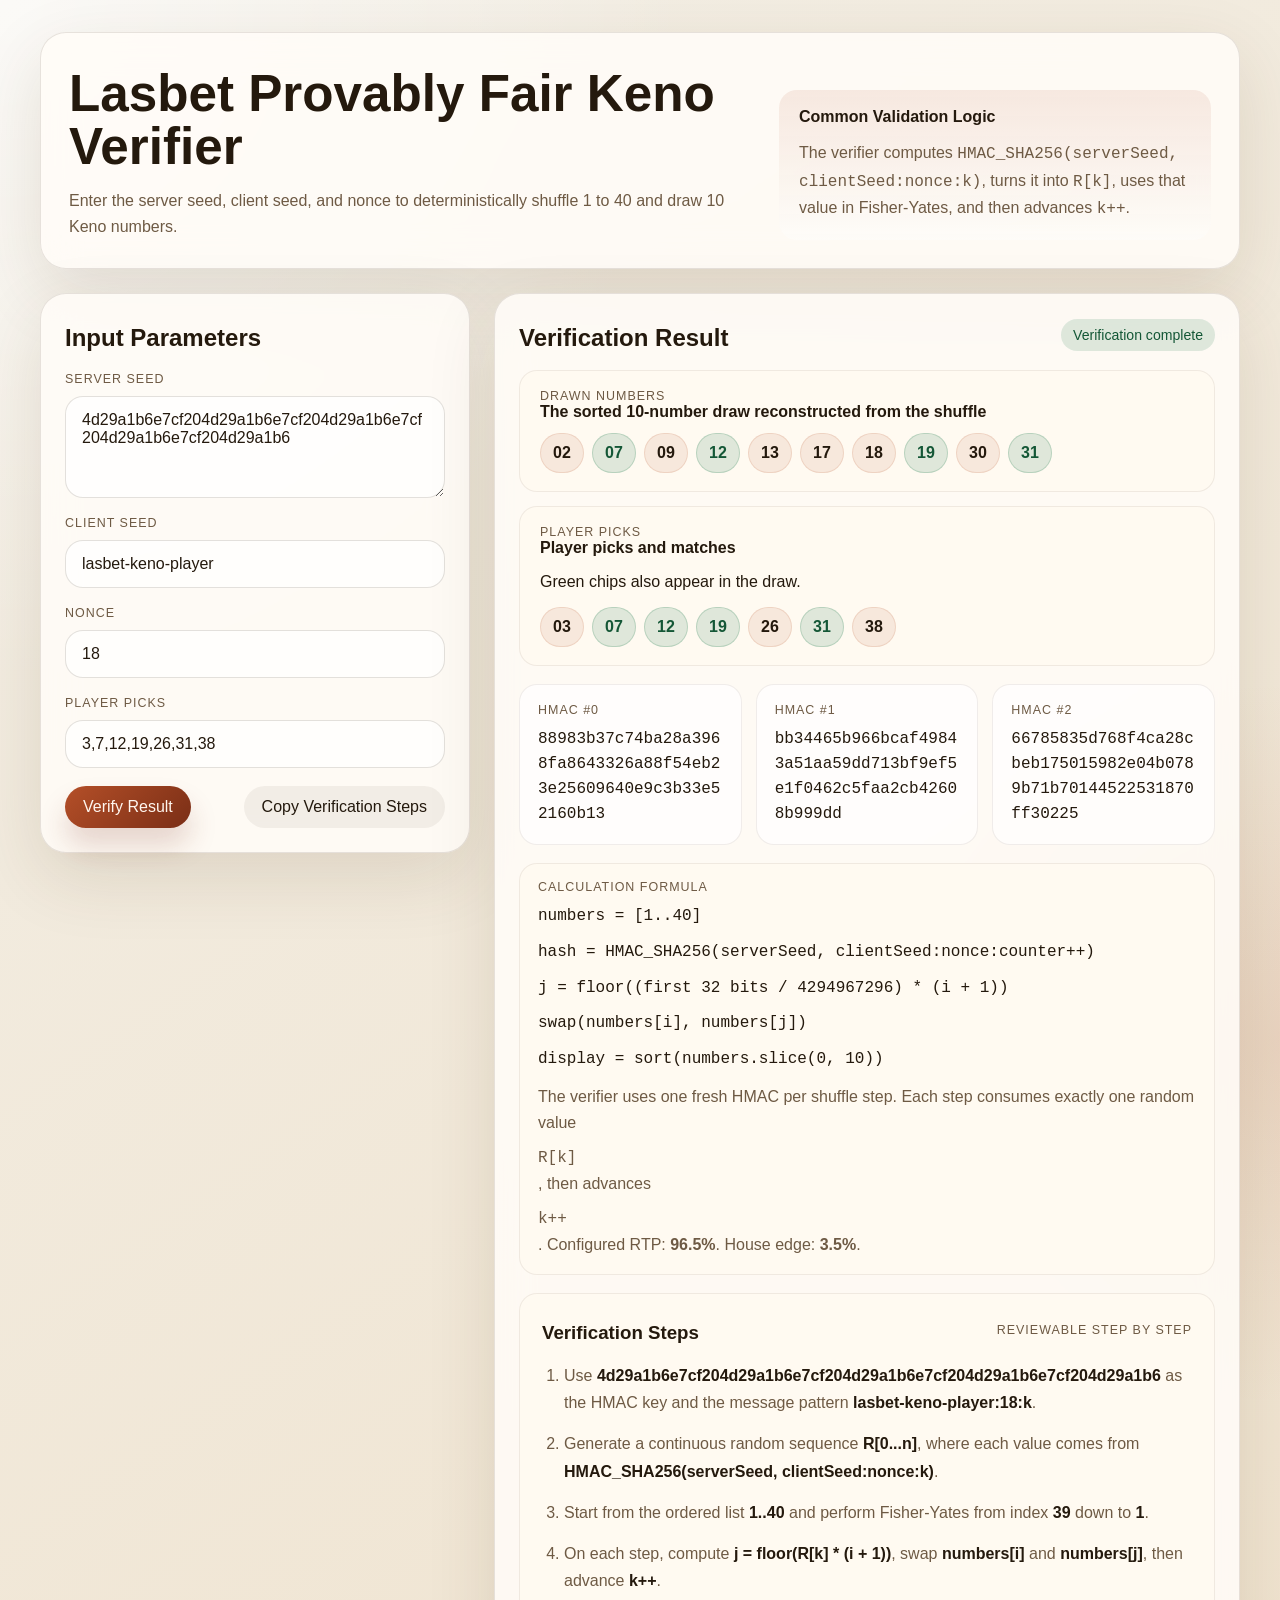
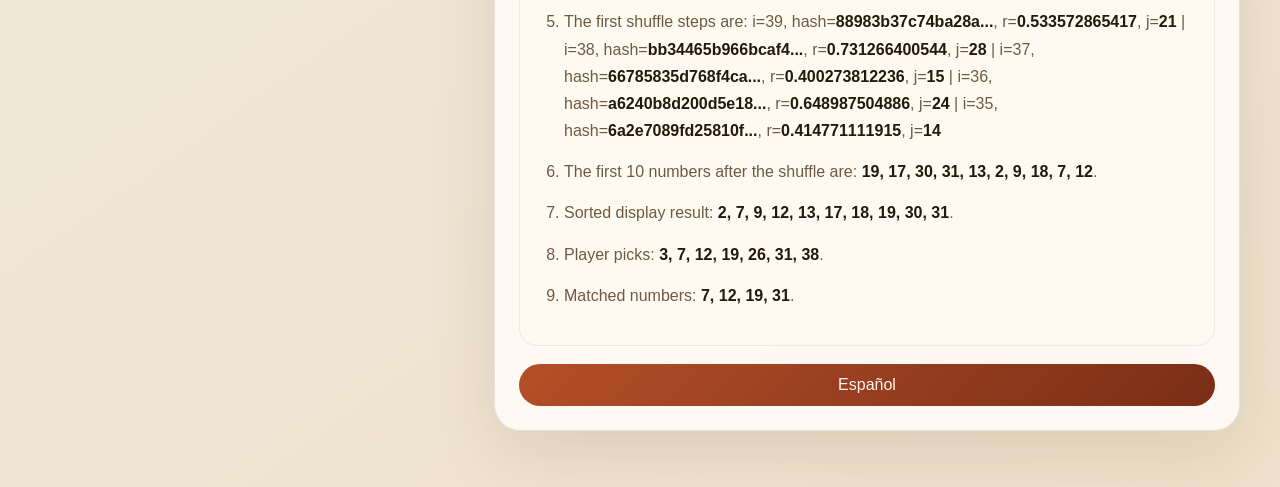
==== keno/index.html @ 4e6843a5 "feat: replace keno verifier with new page" ====
<!DOCTYPE html>
<html lang="en">
  <head>
    <meta charset="UTF-8" />
    <meta name="viewport" content="width=device-width, initial-scale=1.0" />
    <title>Lasbet Provably Fair Keno Verifier</title>
    <link rel="stylesheet" href="./styles.css" />
  </head>
  <body>
    <main class="page-shell">
      <section class="hero-card surface">
        <div class="hero-copy">
          <h1 data-i18n="heroTitle"></h1>
          <p data-i18n-html="heroDescription"></p>
        </div>
        <div class="hero-note">
          <strong data-i18n="heroAsideTitle"></strong>
          <p data-i18n-html="heroAsideBody"></p>
        </div>
      </section>
      <section class="content-grid">
        <section class="surface panel">
          <div class="panel-head">
            <h2 data-i18n="inputTitle"></h2>
          </div>
          <form class="input-form" id="verifierForm">
            <label class="field">
              <span data-i18n="serverSeedLabel"></span>
              <textarea
                id="serverSeedInput"
                rows="4"
                spellcheck="false"
                data-i18n-placeholder="serverSeedPlaceholder"
              ></textarea>
            </label>
            <label class="field">
              <span data-i18n="clientSeedLabel"></span>
              <input
                id="clientSeedInput"
                type="text"
                data-i18n-placeholder="clientSeedPlaceholder"
              />
            </label>
            <label class="field">
              <span data-i18n="nonceLabel"></span>
              <input id="nonceInput" type="number" min="0" step="1" />
            </label>
            <label class="field">
              <span data-i18n="picksFieldLabel"></span>
              <input
                id="picksInput"
                type="text"
                data-i18n-placeholder="picksPlaceholder"
              />
            </label>
            <div class="button-row">
              <button type="submit" class="primary-button" id="verifyButton" data-i18n="verifyButton"></button>
              <button type="button" class="secondary-button" id="copyStepsButton" data-i18n="copyButton"></button>
            </div>
          </form>
        </section>
        <section class="surface panel result-panel">
          <div class="panel-head">
            <h2 data-i18n="resultTitle"></h2>
            <span class="status-pill" id="statusPill"></span>
          </div>
          <div class="visual-grid" id="visualGrid"></div>
          <div class="meta-grid" id="metaGrid"></div>
          <div class="formula-box" id="formulaBox"></div>
          <div class="steps-block">
            <div class="steps-head">
              <h3 data-i18n="stepsTitle"></h3>
              <span data-i18n="stepsHint"></span>
            </div>
            <ol class="steps-list" id="stepsList"></ol>
          </div>
          <button type="button" class="lang-button is-active" id="langToggleButton"></button>
        </section>
      </section>
    </main>
    <script src="../lib/keno-verifier-core.js"></script>
    <script src="./script.js"></script>
  </body>
</html>
---- keno/styles.css ----
:root {
  --bg: #f3efe6;
  --bg-accent: #efe1cb;
  --surface: rgba(255, 252, 247, 0.88);
  --border: rgba(61, 46, 26, 0.12);
  --text: #24190d;
  --muted: #6e5a44;
  --accent: #b44f28;
  --accent-dark: #7a2e16;
  --shadow: 0 24px 70px rgba(78, 49, 18, 0.12);
  --radius-lg: 26px;
  --radius-md: 18px;
  --font-display: 'Avenir Next', 'Segoe UI', 'Helvetica Neue', sans-serif;
}

* {
  box-sizing: border-box;
}

html,
body {
  margin: 0;
  min-height: 100%;
}

body {
  font-family: var(--font-display);
  color: var(--text);
  background:
    radial-gradient(circle at top left, rgba(255, 255, 255, 0.7), transparent 28%),
    radial-gradient(circle at right center, rgba(180, 79, 40, 0.12), transparent 22%),
    linear-gradient(145deg, var(--bg) 0%, var(--bg-accent) 100%);
}

button,
input,
textarea,
select {
  font: inherit;
}

button {
  cursor: pointer;
}

code {
  font-family: 'SFMono-Regular', 'Menlo', monospace;
}

.page-shell {
  max-width: 1240px;
  margin: 0 auto;
  padding: 32px 20px 56px;
}

.surface {
  background: var(--surface);
  border: 1px solid var(--border);
  border-radius: var(--radius-lg);
  box-shadow: var(--shadow);
  backdrop-filter: blur(18px);
}

.hero-card {
  display: grid;
  grid-template-columns: 1.35fr 0.85fr;
  gap: 24px;
  padding: 28px;
  margin-bottom: 24px;
}

.hero-copy h1,
.panel-head h2,
.steps-head h3 {
  margin: 6px 0 0;
}

.hero-copy h1 {
  font-size: clamp(2rem, 4vw, 3.4rem);
  line-height: 1.04;
}

.hero-copy p,
.hero-note p,
.meta-description {
  margin: 14px 0 0;
  color: var(--muted);
  line-height: 1.65;
}

.hero-note,
.visual-card {
  align-self: end;
  padding: 18px 20px;
  border-radius: var(--radius-md);
  background: linear-gradient(180deg, rgba(180, 79, 40, 0.1), rgba(255, 255, 255, 0.35));
}

.hero-note strong,
.visual-card strong {
  display: block;
  margin-bottom: 10px;
}

.content-grid {
  display: grid;
  grid-template-columns: minmax(320px, 430px) minmax(320px, 1fr);
  gap: 24px;
  align-items: start;
}

.panel {
  padding: 24px;
}

.panel-head,
.button-row,
.steps-head {
  display: flex;
  align-items: center;
  justify-content: space-between;
  gap: 12px;
}

.input-form {
  display: grid;
  gap: 18px;
  margin-top: 20px;
}

.field {
  display: grid;
  gap: 10px;
}

.field span,
.result-label,
.formula-label,
.steps-head span,
.visual-label {
  display: block;
  font-size: 0.78rem;
  letter-spacing: 0.08em;
  text-transform: uppercase;
  color: var(--muted);
}

.field input,
.field textarea,
.field select {
  width: 100%;
  border: 1px solid rgba(61, 46, 26, 0.14);
  border-radius: var(--radius-md);
  background: rgba(255, 255, 255, 0.72);
  color: var(--text);
  padding: 14px 16px;
  resize: vertical;
  outline: none;
  transition:
    border-color 160ms ease,
    box-shadow 160ms ease,
    transform 160ms ease;
}

.field input:focus,
.field textarea:focus,
.field select:focus {
  border-color: rgba(180, 79, 40, 0.5);
  box-shadow: 0 0 0 4px rgba(180, 79, 40, 0.1);
  transform: translateY(-1px);
}

.primary-button,
.secondary-button,
.lang-button {
  border: 0;
  border-radius: 999px;
  padding: 12px 18px;
  transition:
    transform 160ms ease,
    box-shadow 160ms ease,
    background 160ms ease;
}

.primary-button {
  background: linear-gradient(135deg, var(--accent) 0%, var(--accent-dark) 100%);
  color: #fff6ef;
  box-shadow: 0 18px 28px rgba(122, 46, 22, 0.18);
}

.secondary-button,
.lang-button {
  background: rgba(61, 46, 26, 0.06);
  color: var(--text);
}

.primary-button:hover,
.secondary-button:hover,
.lang-button:hover {
  transform: translateY(-1px);
}

.lang-button.is-active {
  background: linear-gradient(135deg, var(--accent) 0%, var(--accent-dark) 100%);
  color: #fff6ef;
}

.result-panel {
  display: grid;
  gap: 18px;
}

.status-pill {
  padding: 8px 12px;
  border-radius: 999px;
  background: rgba(61, 46, 26, 0.08);
  color: var(--muted);
  font-size: 0.88rem;
}

.status-pill[data-tone='working'] {
  background: rgba(180, 79, 40, 0.12);
  color: var(--accent-dark);
}

.status-pill[data-tone='success'],
.status-pill[data-tone='copied'] {
  background: rgba(33, 120, 78, 0.14);
  color: #145736;
}

.status-pill[data-tone='error'],
.status-pill[data-tone='copyFailed'] {
  background: rgba(168, 41, 41, 0.14);
  color: #8c2020;
}

.steps-block,
.formula-box,
.visual-card {
  border-radius: var(--radius-md);
  background: #fffaf1;
  border: 1px solid rgba(61, 46, 26, 0.08);
}

.meta-grid {
  display: grid;
  grid-template-columns: repeat(3, minmax(0, 1fr));
  gap: 14px;
}

.meta-item {
  padding: 18px;
  border-radius: var(--radius-md);
  background: rgba(255, 255, 255, 0.62);
  border: 1px solid rgba(61, 46, 26, 0.08);
}

.meta-item code,
.meta-item .meta-text {
  display: block;
  margin-top: 10px;
  color: var(--text);
  line-height: 1.55;
  overflow-wrap: anywhere;
}

.formula-box {
  padding: 16px 18px;
}

.formula-box code {
  display: block;
  margin-top: 10px;
  line-height: 1.6;
  overflow-wrap: anywhere;
}

.formula-note {
  margin: 12px 0 0;
  color: var(--muted);
  line-height: 1.6;
}

.steps-block {
  padding: 22px;
}

.steps-list {
  margin: 18px 0 0;
  padding-left: 22px;
  color: var(--muted);
}

.steps-list li {
  margin-bottom: 14px;
  line-height: 1.7;
  overflow-wrap: anywhere;
}

.steps-list strong {
  color: var(--text);
}

.visual-grid {
  display: grid;
  gap: 14px;
}

.chip-row {
  display: flex;
  flex-wrap: wrap;
  gap: 8px;
  margin-top: 12px;
}

.chip {
  display: inline-flex;
  align-items: center;
  justify-content: center;
  min-width: 44px;
  padding: 10px 12px;
  border-radius: 999px;
  background: rgba(180, 79, 40, 0.1);
  color: var(--text);
  border: 1px solid rgba(180, 79, 40, 0.14);
  font-weight: 600;
}

.chip.hit {
  background: rgba(33, 120, 78, 0.14);
  border-color: rgba(33, 120, 78, 0.2);
  color: #145736;
}

@media (max-width: 920px) {
  .hero-card,
  .content-grid,
  .meta-grid {
    grid-template-columns: 1fr;
  }
}

@media (max-width: 640px) {
  .page-shell {
    padding: 20px 14px 36px;
  }

  .hero-card,
  .panel {
    padding: 18px;
  }

  .panel-head,
  .button-row,
  .steps-head {
    align-items: start;
    flex-direction: column;
  }

  .primary-button,
  .secondary-button,
  .lang-button {
    width: 100%;
  }
}
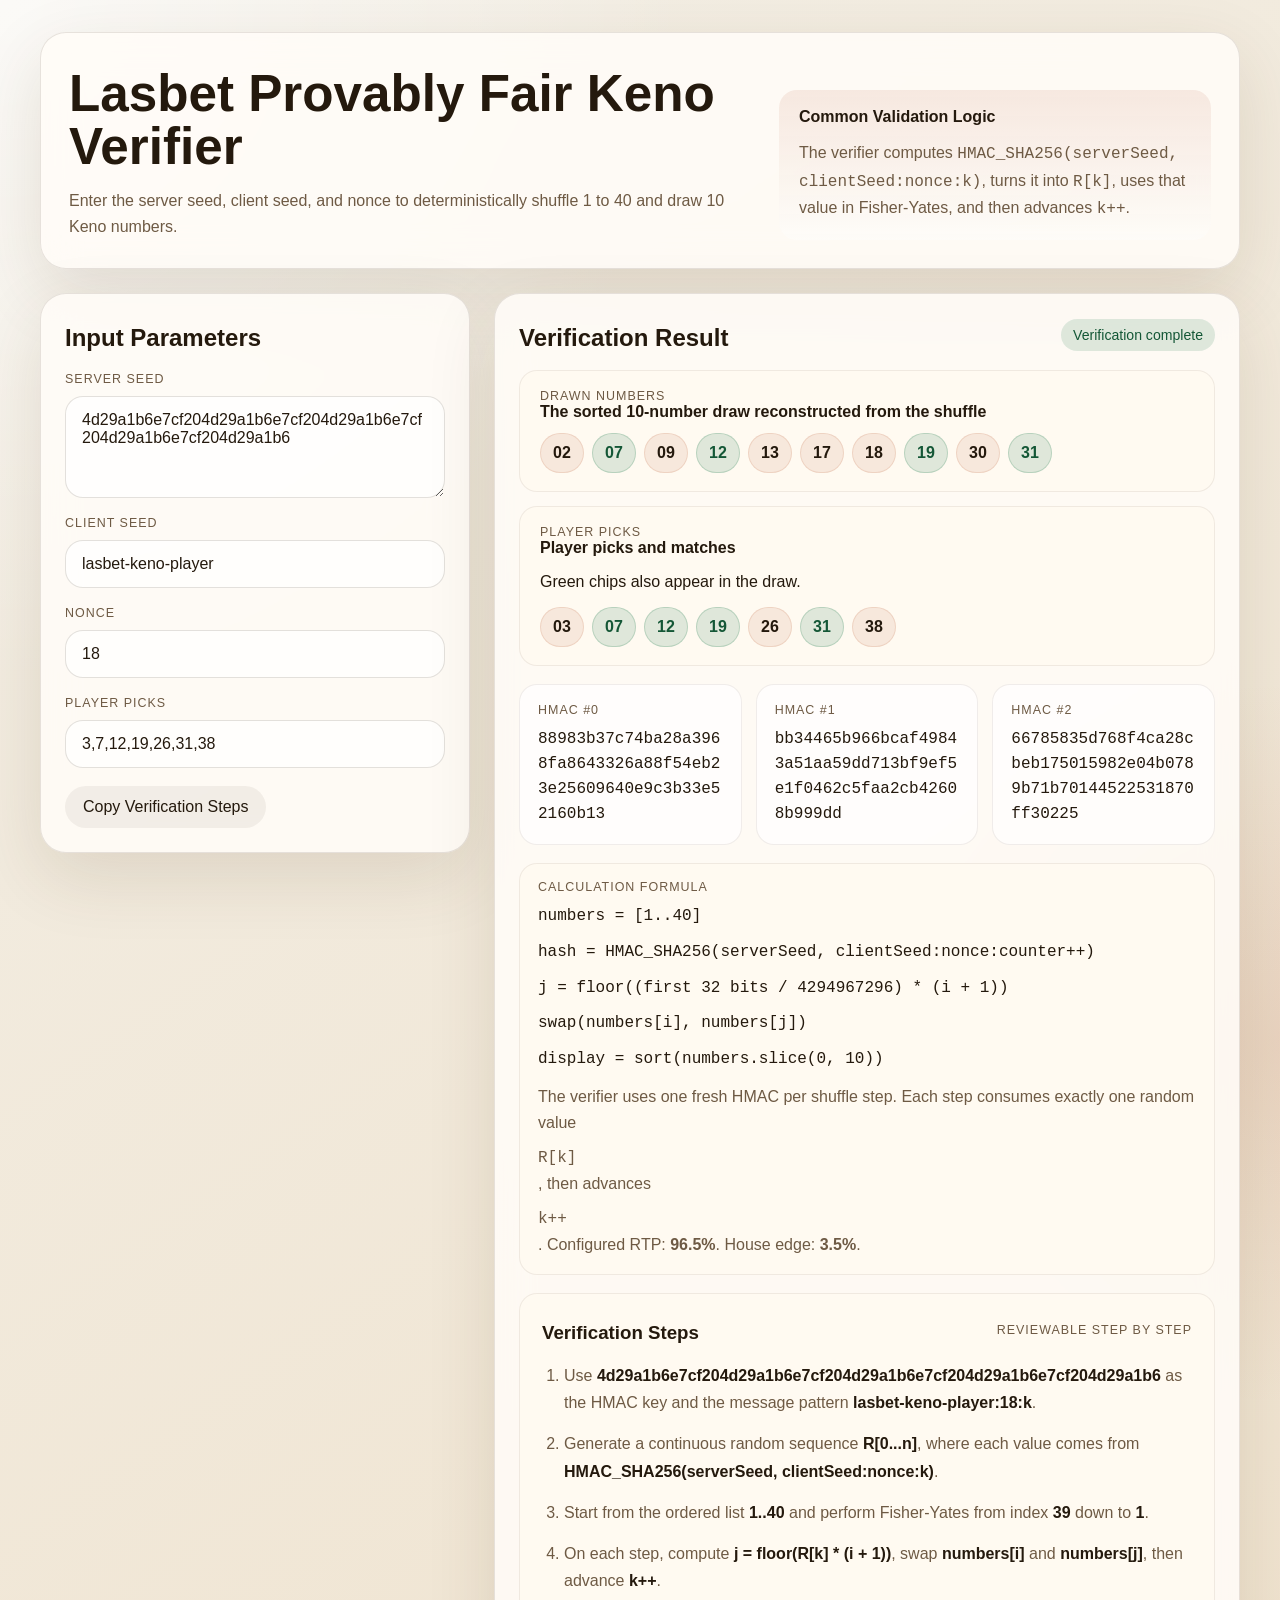
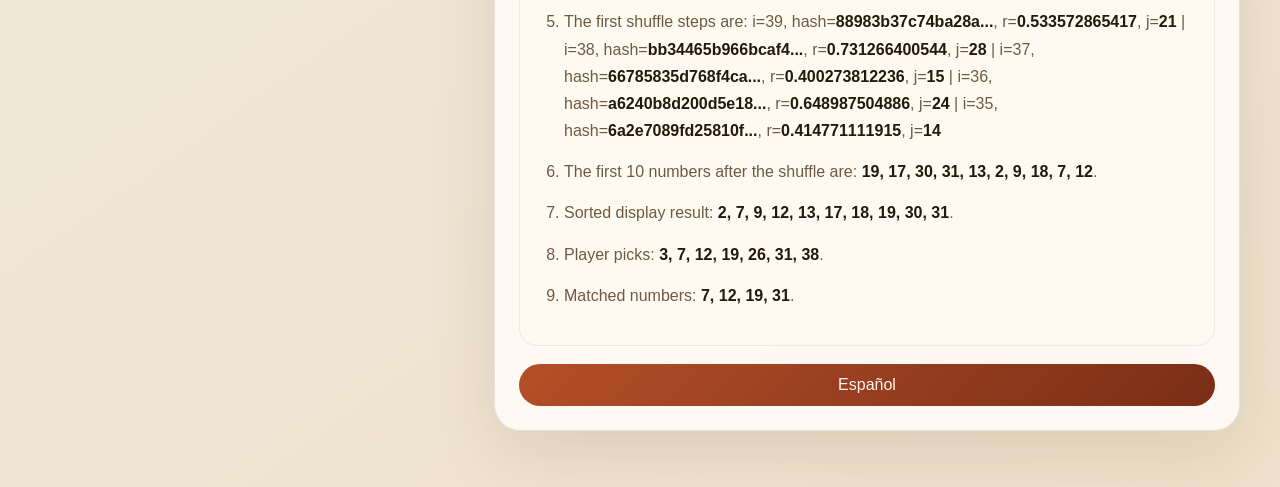
==== commit 27c3d707: "fix: remove manual verify button from keno verifier" ====
--- a/keno/index.html
+++ b/keno/index.html
@@ -54,7 +54,6 @@
               />
             </label>
             <div class="button-row">
-              <button type="submit" class="primary-button" id="verifyButton" data-i18n="verifyButton"></button>
               <button type="button" class="secondary-button" id="copyStepsButton" data-i18n="copyButton"></button>
             </div>
           </form>
